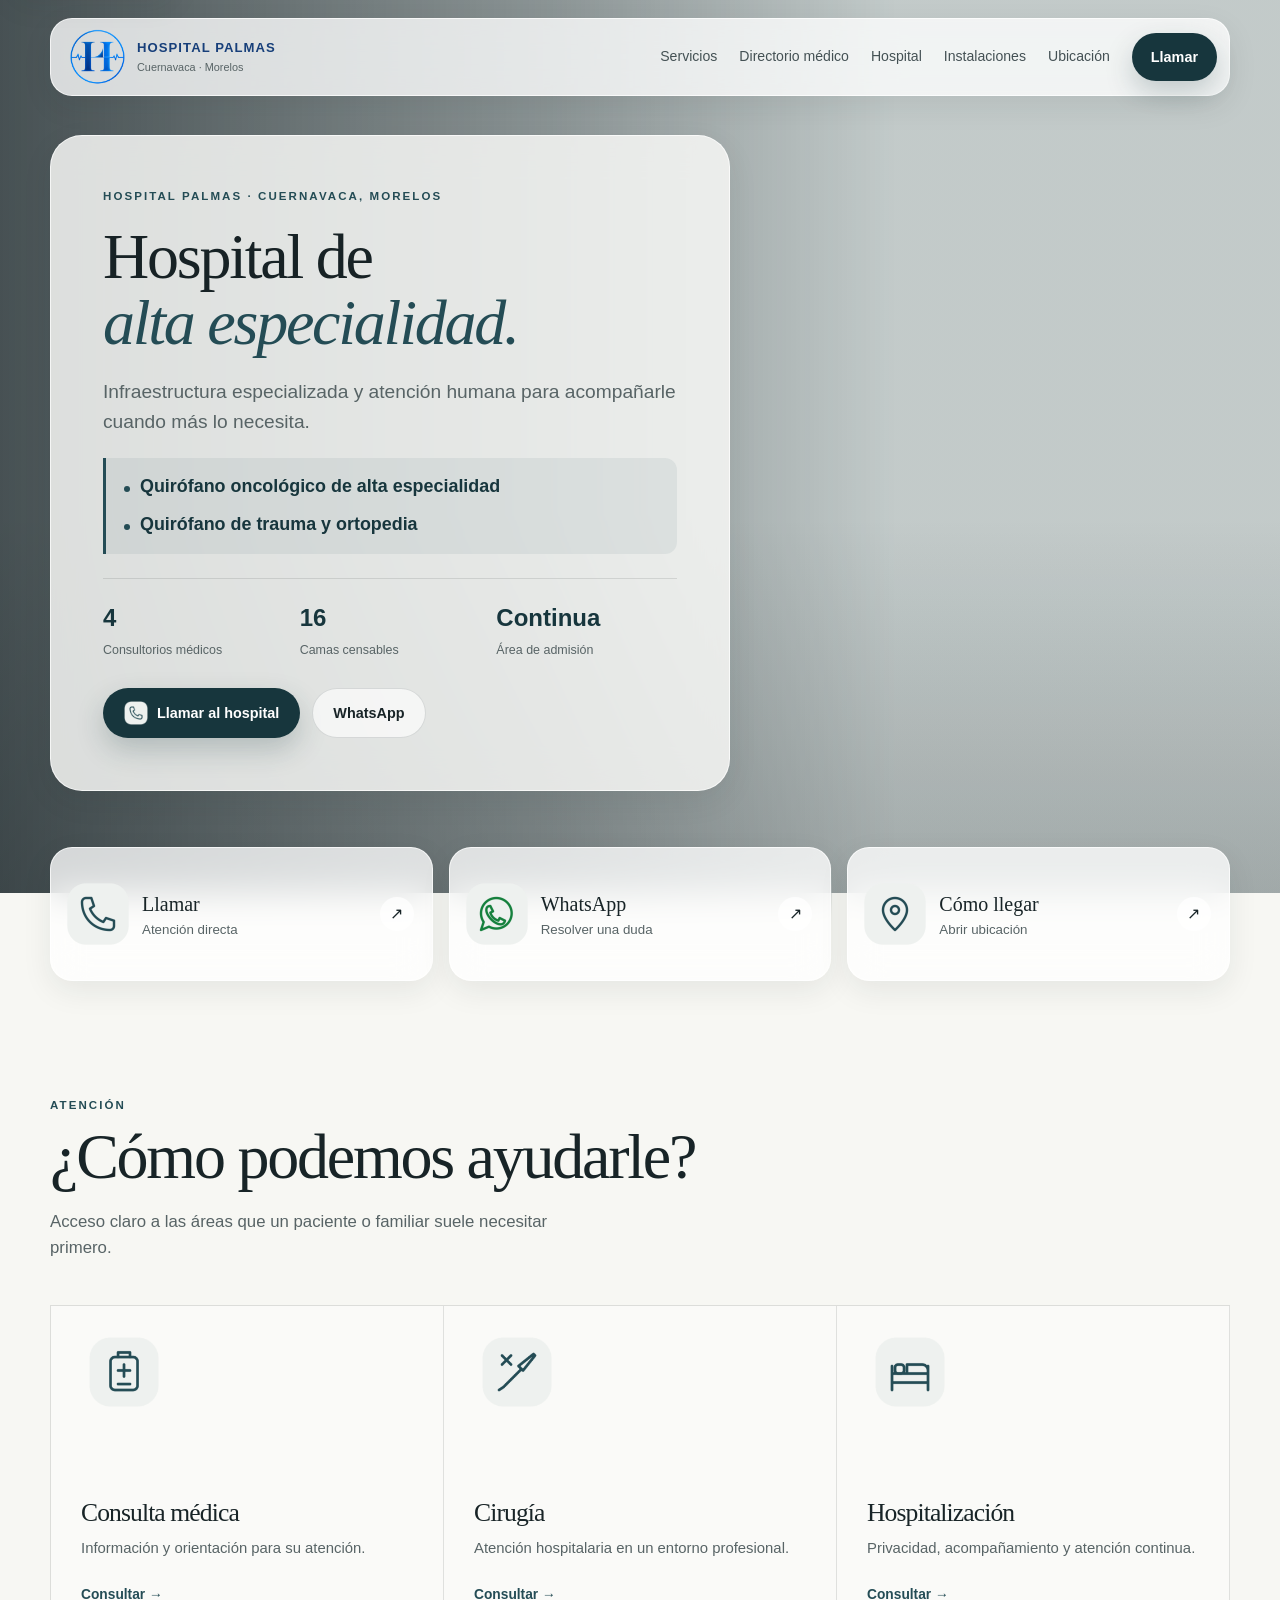
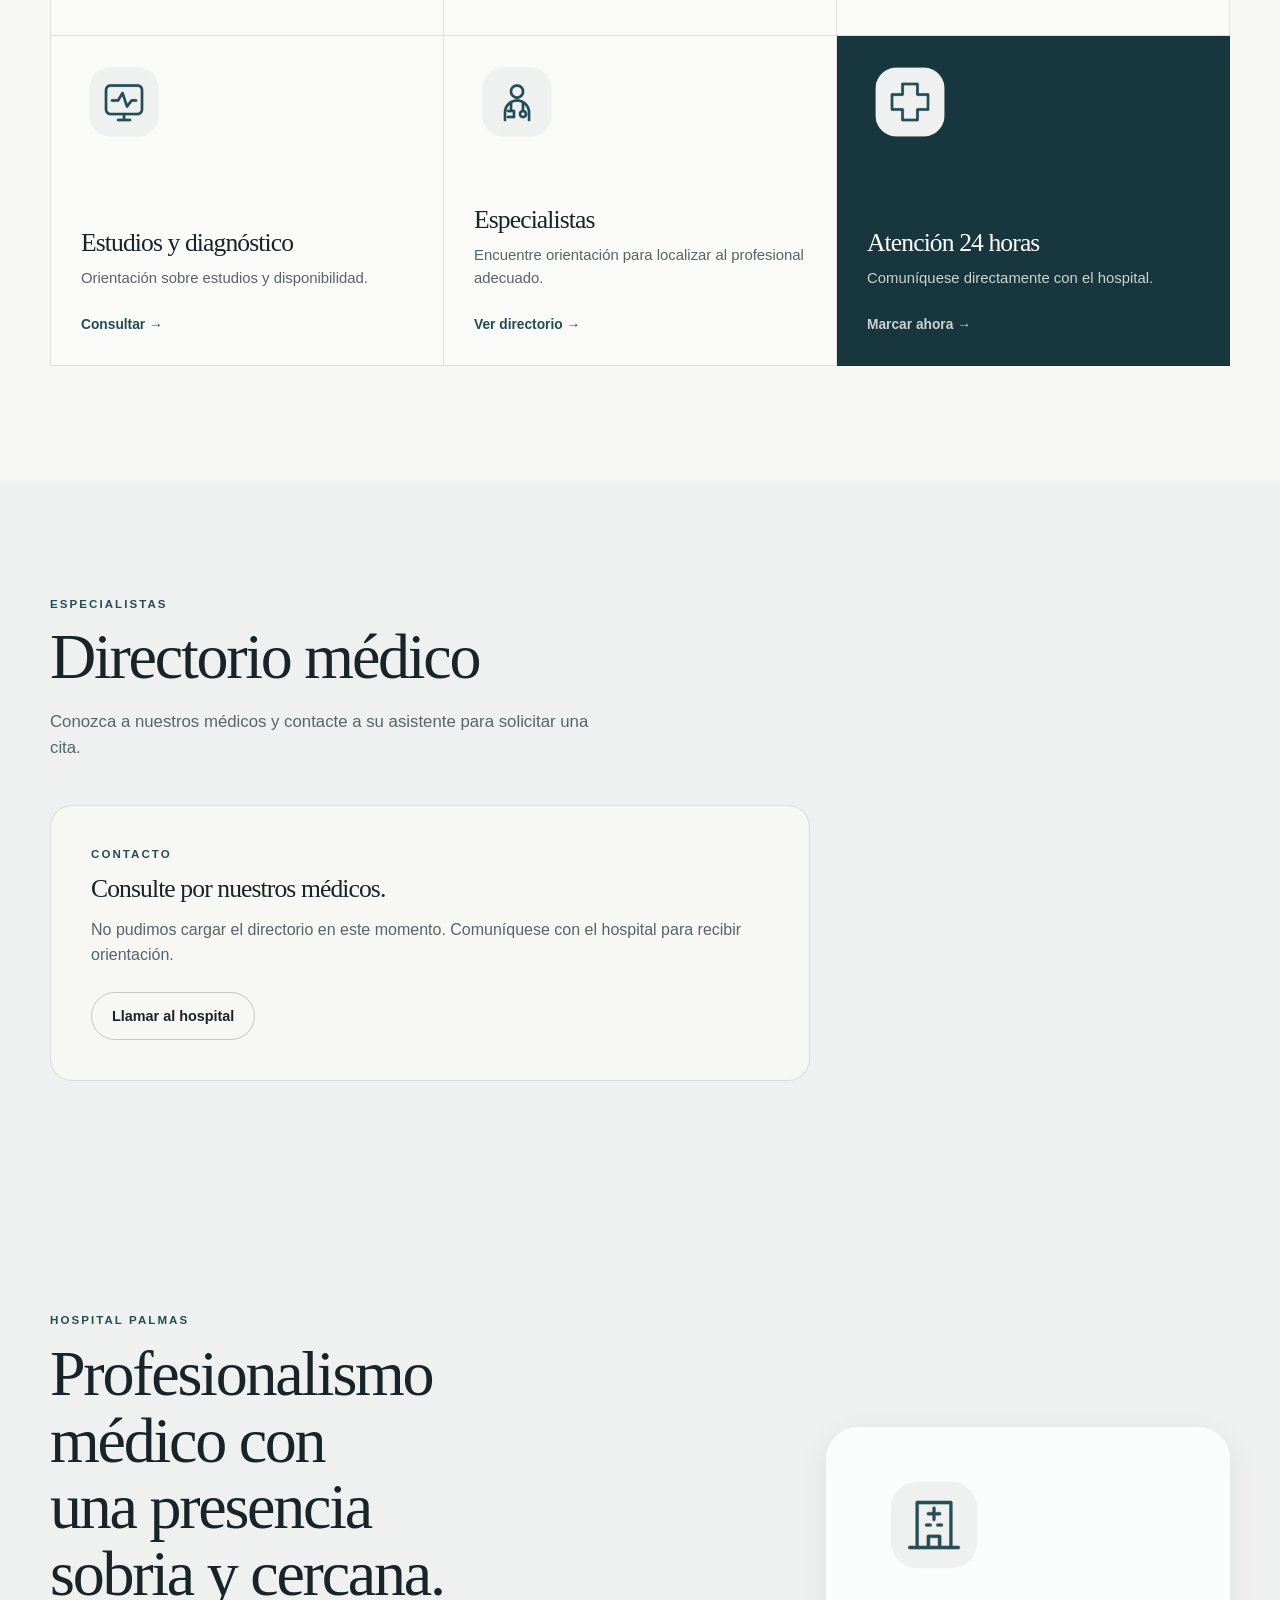
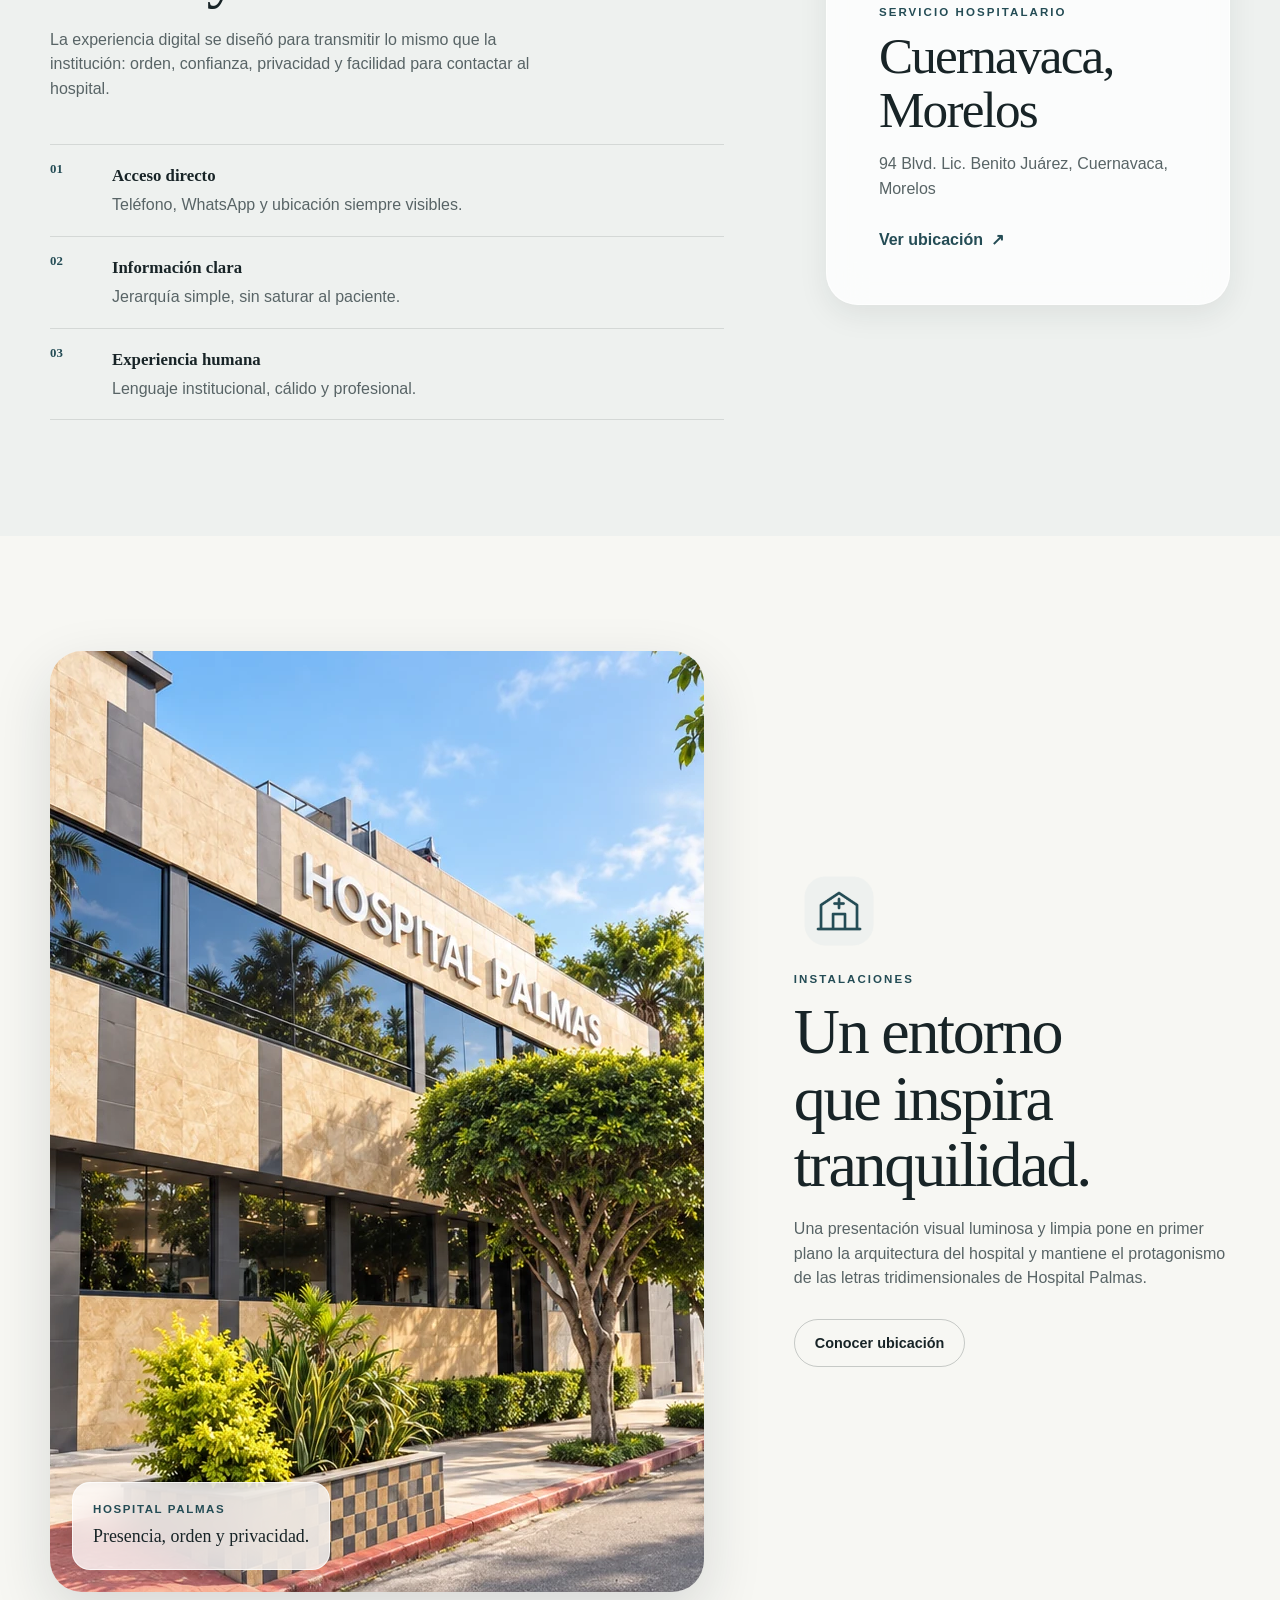
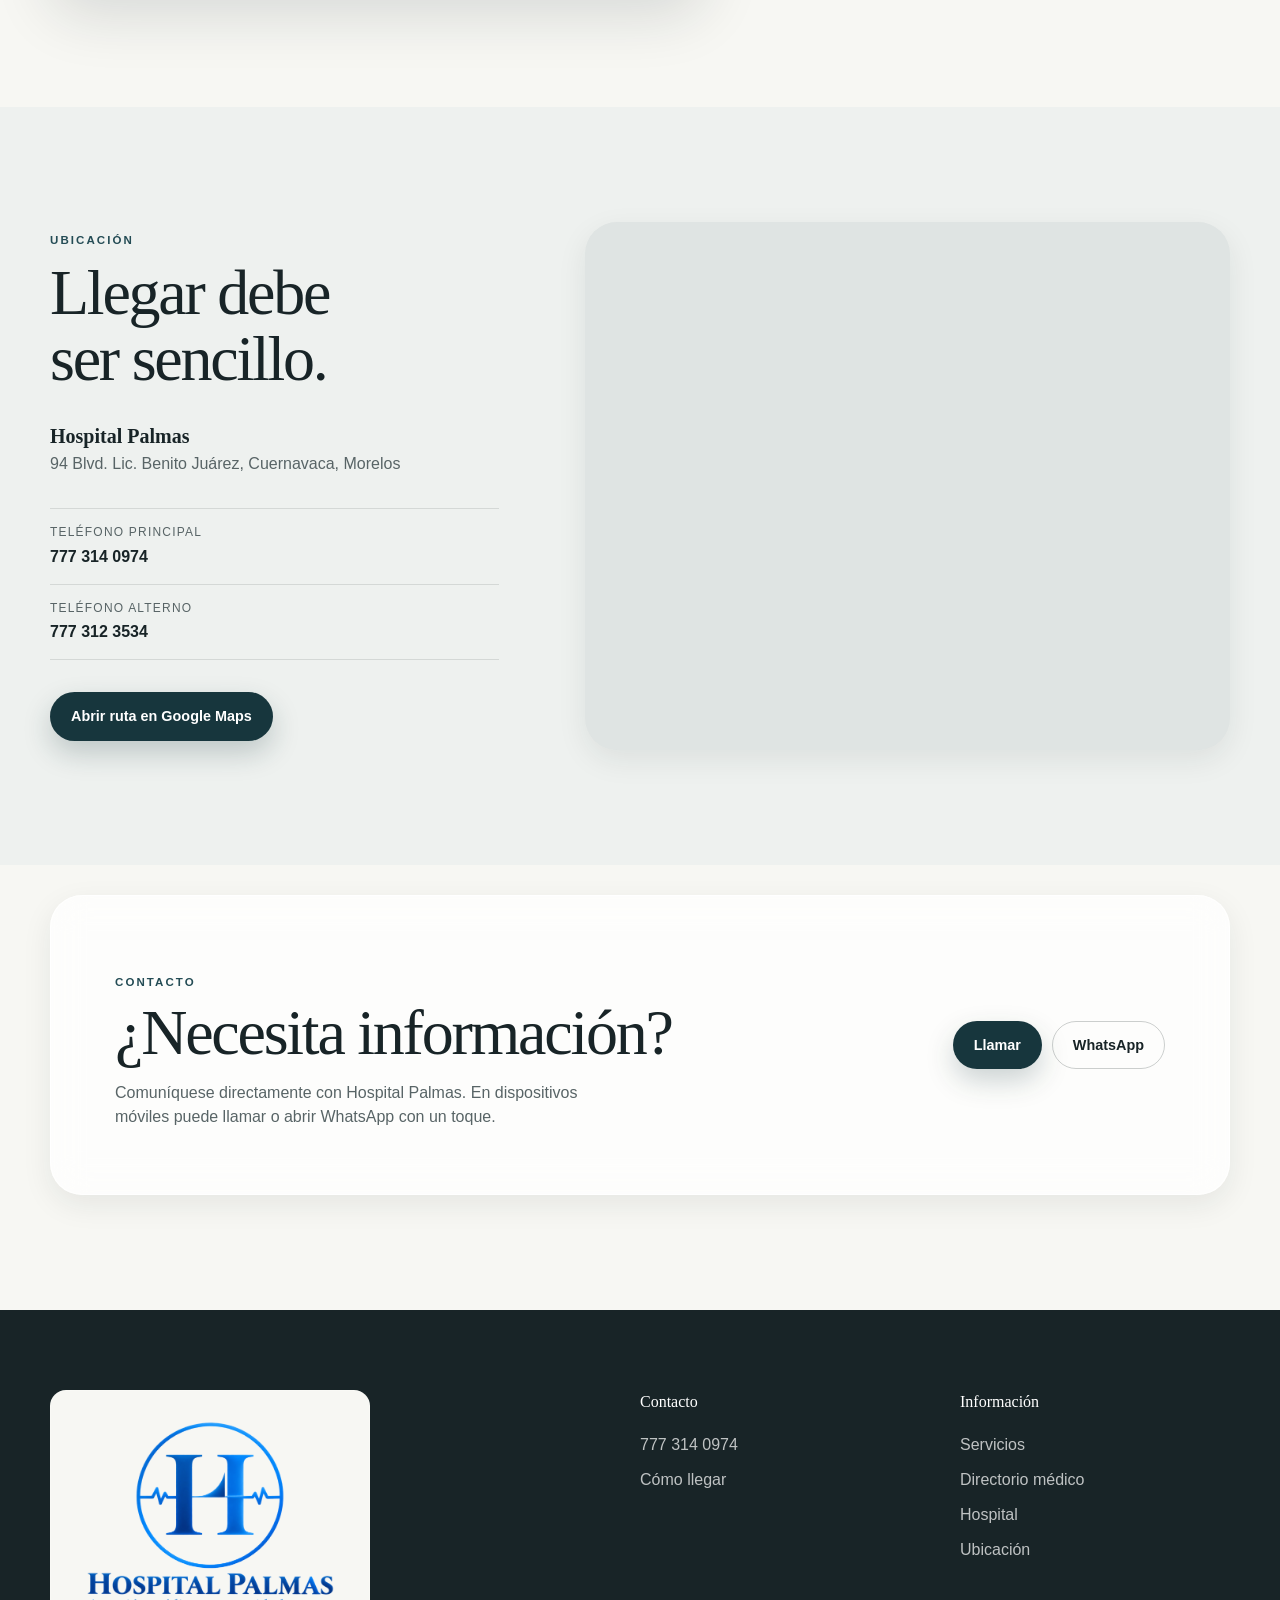
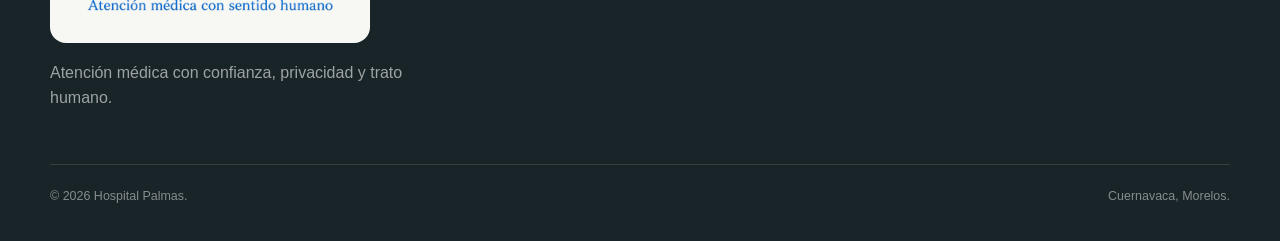
==== index.html @ 93511c7b "Publicar sitio de Hospital Palmas" ====
<!doctype html>
<html lang="es-MX">
<head>
  <meta charset="utf-8">
  <meta name="viewport" content="width=device-width, initial-scale=1, viewport-fit=cover">
  <meta name="theme-color" content="#f7f7f3">
  <meta name="description" content="Hospital Palmas en Cuernavaca, Morelos. Atención hospitalaria con confianza, privacidad y trato humano.">
  <meta name="format-detection" content="telephone=no">
  <meta name="apple-mobile-web-app-capable" content="yes">
  <meta name="apple-mobile-web-app-status-bar-style" content="default">
  <title>Hospital Palmas | Cuernavaca, Morelos</title>

  <link rel="icon" href="./assets/img/favicon.svg" type="image/svg+xml">
  <link rel="manifest" href="./manifest.webmanifest">
  <link rel="preload" href="./assets/img/hero-hospital-palmas.webp" as="image" type="image/webp" fetchpriority="high">
  <link rel="stylesheet" href="./assets/css/main.css">

  <script type="application/ld+json">
  {
    "@context": "https://schema.org",
    "@type": "Hospital",
    "name": "Hospital Palmas",
    "address": {
      "@type": "PostalAddress",
      "streetAddress": "94 Blvd. Lic. Benito Juárez",
      "addressLocality": "Cuernavaca",
      "addressRegion": "Morelos",
      "addressCountry": "MX"
    },
    "telephone": "+52 777 314 0974"
  }
  </script>
</head>
<body>
  <a class="skip-link" href="#contenido">Saltar al contenido</a>

  <header class="site-header" data-header>
    <div class="shell header-inner glass">
      <a class="brand" href="#inicio" aria-label="Hospital Palmas, inicio">
        <span class="brand-emblem" aria-hidden="true"><img src="./assets/img/hospital-palmas-logo.png" alt="" width="1448" height="1086"></span>
        <span class="brand-copy">
          <strong>HOSPITAL PALMAS</strong>
          <small>Cuernavaca · Morelos</small>
        </span>
      </a>

      <button class="nav-toggle" type="button" aria-expanded="false" aria-controls="main-nav" data-nav-toggle>
        <span class="sr-only">Abrir menú</span>
        <span class="nav-toggle-line"></span><span class="nav-toggle-line"></span>
      </button>

      <nav class="main-nav" id="main-nav" aria-label="Navegación principal" data-nav>
        <a href="#servicios">Servicios</a>
        <a href="#directorio">Directorio médico</a>
        <a href="#hospital">Hospital</a>
        <a href="#instalaciones">Instalaciones</a>
        <a href="#ubicacion">Ubicación</a>
        <a class="button button--small button--dark" href="tel:+527773140974" data-phone-link>Llamar</a>
      </nav>
    </div>
  </header>

  <main id="contenido">
    <section class="hero" id="inicio" aria-labelledby="hero-title">
      <picture class="hero-media" aria-hidden="true">
        <source media="(max-width: 720px)" srcset="./assets/img/hero-hospital-palmas-mobile.webp" type="image/webp">
        <source srcset="./assets/img/hero-hospital-palmas.webp" type="image/webp">
        <img src="./assets/img/hero-hospital-palmas.webp" alt="" width="1672" height="941" fetchpriority="high" decoding="async">
      </picture>
      <div class="hero-scrim"></div>

      <div class="shell hero-content">
        <div class="hero-card glass glass--hero" data-reveal>
          <p class="eyebrow">Hospital Palmas · Cuernavaca, Morelos</p>
          <h1 id="hero-title">Hospital de <em>alta especialidad.</em></h1>
          <p class="hero-lead">Infraestructura especializada y atención humana para acompañarle cuando más lo necesita.</p>
          <ul class="hero-specialties" aria-label="Áreas quirúrgicas">
            <li>Quirófano oncológico de alta especialidad</li>
            <li>Quirófano de trauma y ortopedia</li>
          </ul>
          <dl class="hero-capacity" aria-label="Infraestructura hospitalaria">
            <div><dt>Consultorios médicos</dt><dd>4</dd></div>
            <div><dt>Camas censables</dt><dd>16</dd></div>
            <div><dt>Área de admisión</dt><dd>Continua</dd></div>
          </dl>
          <div class="hero-actions" role="group" aria-label="Acciones principales">
            <a class="button button--primary" href="tel:+527773140974" data-phone-link>
              <img class="button-icon" src="./assets/img/icons/phone.webp" alt="" width="24" height="24">
              Llamar al hospital
            </a>
            <a class="button button--glass" href="https://wa.me/527773140974?text=Hola%2C%20quisiera%20solicitar%20informaci%C3%B3n%20en%20Hospital%20Palmas." target="_blank" rel="noopener" data-whatsapp-link>
              WhatsApp
            </a>
          </div>
        </div>
      </div>
    </section>

    <section class="quick-actions section--lifted" aria-label="Acciones rápidas">
      <div class="shell quick-grid">
        <a class="quick-card glass" href="tel:+527773140974" data-phone-link data-reveal>
          <img src="./assets/img/icons/phone.webp" alt="" width="48" height="48">
          <span><strong>Llamar</strong><small>Atención directa</small></span>
          <span class="arrow" aria-hidden="true">↗</span>
        </a>
        <a class="quick-card glass" href="https://wa.me/527773140974?text=Hola%2C%20quisiera%20solicitar%20informaci%C3%B3n%20en%20Hospital%20Palmas." target="_blank" rel="noopener" data-whatsapp-link data-reveal>
          <img src="./assets/img/icons/whatsapp.webp" alt="" width="48" height="48">
          <span><strong>WhatsApp</strong><small>Resolver una duda</small></span>
          <span class="arrow" aria-hidden="true">↗</span>
        </a>
        <a class="quick-card glass" href="https://share.google/wZBZdM2OzebrpD4pE" target="_blank" rel="noopener" data-map-link data-reveal>
          <img src="./assets/img/icons/location.webp" alt="" width="48" height="48">
          <span><strong>Cómo llegar</strong><small>Abrir ubicación</small></span>
          <span class="arrow" aria-hidden="true">↗</span>
        </a>
      </div>
    </section>

    <section class="section" id="servicios" aria-labelledby="services-title">
      <div class="shell">
        <div class="section-heading" data-reveal>
          <p class="eyebrow">Atención</p>
          <h2 id="services-title">¿Cómo podemos ayudarle?</h2>
          <p>Acceso claro a las áreas que un paciente o familiar suele necesitar primero.</p>
        </div>

        <div class="service-grid">
          <article class="service-card" data-reveal>
            <img src="./assets/img/icons/consult.webp" alt="" loading="lazy" width="48" height="48">
            <div><h3>Consulta médica</h3><p>Información y orientación para su atención.</p></div>
            <a href="#contacto" aria-label="Consultar sobre consulta médica">Consultar <span aria-hidden="true">→</span></a>
          </article>
          <article class="service-card" data-reveal>
            <img src="./assets/img/icons/surgery.webp" alt="" loading="lazy" width="48" height="48">
            <div><h3>Cirugía</h3><p>Atención hospitalaria en un entorno profesional.</p></div>
            <a href="#contacto" aria-label="Consultar sobre cirugía">Consultar <span aria-hidden="true">→</span></a>
          </article>
          <article class="service-card" data-reveal>
            <img src="./assets/img/icons/hospitalization.webp" alt="" loading="lazy" width="48" height="48">
            <div><h3>Hospitalización</h3><p>Privacidad, acompañamiento y atención continua.</p></div>
            <a href="#contacto" aria-label="Consultar sobre hospitalización">Consultar <span aria-hidden="true">→</span></a>
          </article>
          <article class="service-card" data-reveal>
            <img src="./assets/img/icons/diagnosis.webp" alt="" loading="lazy" width="48" height="48">
            <div><h3>Estudios y diagnóstico</h3><p>Orientación sobre estudios y disponibilidad.</p></div>
            <a href="#contacto" aria-label="Consultar sobre estudios y diagnóstico">Consultar <span aria-hidden="true">→</span></a>
          </article>
          <article class="service-card" data-reveal>
            <img src="./assets/img/icons/specialists.webp" alt="" loading="lazy" width="48" height="48">
            <div><h3>Especialistas</h3><p>Encuentre orientación para localizar al profesional adecuado.</p></div>
            <a href="#directorio">Ver directorio <span aria-hidden="true">→</span></a>
          </article>
          <article class="service-card service-card--accent" data-reveal>
            <img src="./assets/img/icons/emergency.webp" alt="" loading="lazy" width="48" height="48">
            <div><h3>Atención 24 horas</h3><p>Comuníquese directamente con el hospital.</p></div>
            <a href="tel:+527773140974" data-phone-link>Marcar ahora <span aria-hidden="true">→</span></a>
          </article>
        </div>
      </div>
    </section>

    <section class="section directory-section" id="directorio" aria-labelledby="directory-title">
      <div class="shell">
        <div class="section-heading">
          <p class="eyebrow">Especialistas</p>
          <h2 id="directory-title">Directorio médico</h2>
          <p>Conozca a nuestros médicos y contacte a su asistente para solicitar una cita.</p>
        </div>
        <div class="directory-grid" data-doctor-list></div>
        <div class="directory-empty" data-directory-status role="status">
          <p class="eyebrow">Próximamente</p>
          <h3>Estamos preparando nuestro directorio.</h3>
          <p data-directory-message>Pronto podrá consultar los perfiles de nuestros médicos. Mientras tanto, comuníquese con el hospital para recibir orientación.</p>
          <a class="button button--outline" href="tel:+527773140974" data-phone-link>Llamar al hospital</a>
        </div>
      </div>
    </section>

    <section class="section section--soft" id="hospital" aria-labelledby="hospital-title">
      <div class="shell split-layout">
        <div class="split-copy" data-reveal>
          <p class="eyebrow">Hospital Palmas</p>
          <h2 id="hospital-title">Profesionalismo médico con una presencia sobria y cercana.</h2>
          <p>La experiencia digital se diseñó para transmitir lo mismo que la institución: orden, confianza, privacidad y facilidad para contactar al hospital.</p>
          <div class="trust-list" role="list">
            <div role="listitem"><span>01</span><p><strong>Acceso directo</strong>Teléfono, WhatsApp y ubicación siempre visibles.</p></div>
            <div role="listitem"><span>02</span><p><strong>Información clara</strong>Jerarquía simple, sin saturar al paciente.</p></div>
            <div role="listitem"><span>03</span><p><strong>Experiencia humana</strong>Lenguaje institucional, cálido y profesional.</p></div>
          </div>
        </div>
        <div class="feature-panel glass" data-reveal>
          <img src="./assets/img/icons/hospital.webp" alt="" loading="lazy" width="48" height="48">
          <p class="eyebrow">Servicio hospitalario</p>
          <h3>Cuernavaca, Morelos</h3>
          <p data-address>94 Blvd. Lic. Benito Juárez, Cuernavaca, Morelos.</p>
          <a class="text-link" href="https://share.google/wZBZdM2OzebrpD4pE" target="_blank" rel="noopener" data-map-link>Ver ubicación <span aria-hidden="true">↗</span></a>
        </div>
      </div>
    </section>

    <section class="section" id="instalaciones" aria-labelledby="facilities-title">
      <div class="shell facilities-layout">
        <div class="facilities-visual" data-reveal>
          <img src="./assets/img/hero-hospital-palmas.webp" alt="Fachada de Hospital Palmas en Cuernavaca" loading="lazy" width="1672" height="941">
          <div class="floating-note glass"><span>Hospital Palmas</span><strong>Presencia, orden y privacidad.</strong></div>
        </div>
        <div class="facilities-copy" data-reveal>
          <img class="section-icon" src="./assets/img/icons/facilities.webp" alt="" loading="lazy" width="48" height="48">
          <p class="eyebrow">Instalaciones</p>
          <h2 id="facilities-title">Un entorno que inspira tranquilidad.</h2>
          <p>Una presentación visual luminosa y limpia pone en primer plano la arquitectura del hospital y mantiene el protagonismo de las letras tridimensionales de Hospital Palmas.</p>
          <a class="button button--outline" href="#ubicacion">Conocer ubicación</a>
        </div>
      </div>
    </section>

    <section class="section section--soft" id="ubicacion" aria-labelledby="location-title">
      <div class="shell location-layout">
        <div class="location-copy" data-reveal>
          <p class="eyebrow">Ubicación</p>
          <h2 id="location-title">Llegar debe ser sencillo.</h2>
          <address>
            <strong>Hospital Palmas</strong><br>
            <span data-address>94 Blvd. Lic. Benito Juárez<br>Cuernavaca, Morelos</span>
          </address>
          <div class="contact-stack">
            <a href="tel:+527773140974" data-phone-link><span>Teléfono principal</span><strong data-phone-display>777 314 0974</strong></a>
            <a href="tel:+527773123534" data-secondary-phone-link><span>Teléfono alterno</span><strong data-secondary-phone-display>777 312 3534</strong></a>
          </div>
          <a class="button button--primary" href="https://share.google/wZBZdM2OzebrpD4pE" target="_blank" rel="noopener" data-map-link>Abrir ruta en Google Maps</a>
        </div>
        <div class="map-frame" data-reveal>
          <iframe title="Mapa de Hospital Palmas en Cuernavaca" src="https://www.google.com/maps?q=94%20Blvd.%20Lic.%20Benito%20Ju%C3%A1rez%2C%20Cuernavaca%2C%20Morelos&output=embed" loading="lazy" referrerpolicy="no-referrer-when-downgrade" allowfullscreen></iframe>
        </div>
      </div>
    </section>

    <section class="section contact-section" id="contacto" aria-labelledby="contact-title">
      <div class="shell contact-card glass" data-reveal>
        <div>
          <p class="eyebrow">Contacto</p>
          <h2 id="contact-title">¿Necesita información?</h2>
          <p>Comuníquese directamente con Hospital Palmas. En dispositivos móviles puede llamar o abrir WhatsApp con un toque.</p>
        </div>
        <div class="contact-actions">
          <a class="button button--primary" href="tel:+527773140974" data-phone-link>Llamar</a>
          <a class="button button--outline" href="https://wa.me/527773140974?text=Hola%2C%20quisiera%20solicitar%20informaci%C3%B3n%20en%20Hospital%20Palmas." target="_blank" rel="noopener" data-whatsapp-link>WhatsApp</a>
        </div>
      </div>
    </section>
  </main>

  <footer class="site-footer">
    <div class="shell footer-grid">
      <div>
        <a class="brand brand--footer" href="#inicio" aria-label="Hospital Palmas, inicio"><img class="brand-logo" src="./assets/img/hospital-palmas-logo.png" alt="Hospital Palmas — Atención médica con sentido humano" width="1448" height="1086" loading="lazy"></a>
        <p>Atención médica con confianza, privacidad y trato humano.</p>
      </div>
      <div><strong>Contacto</strong><a href="tel:+527773140974" data-phone-link data-phone-display>777 314 0974</a><a href="https://share.google/wZBZdM2OzebrpD4pE" target="_blank" rel="noopener" data-map-link>Cómo llegar</a></div>
      <div><strong>Información</strong><a href="#servicios">Servicios</a><a href="#directorio">Directorio médico</a><a href="#hospital">Hospital</a><a href="#ubicacion">Ubicación</a></div>
    </div>
    <div class="shell footer-bottom"><span>© <span data-year></span> Hospital Palmas.</span><span>Cuernavaca, Morelos.</span></div>
  </footer>

  <nav class="mobile-dock glass" aria-label="Acciones rápidas móviles">
    <a href="tel:+527773140974" data-phone-link><img src="./assets/img/icons/phone.webp" alt="" width="24" height="24"><small>Llamar</small></a>
    <a href="https://wa.me/527773140974?text=Hola%2C%20quisiera%20solicitar%20informaci%C3%B3n%20en%20Hospital%20Palmas." target="_blank" rel="noopener" data-whatsapp-link><img src="./assets/img/icons/whatsapp.webp" alt="" width="24" height="24"><small>WhatsApp</small></a>
    <a href="https://share.google/wZBZdM2OzebrpD4pE" target="_blank" rel="noopener" data-map-link><img src="./assets/img/icons/location.webp" alt="" width="24" height="24"><small>Cómo llegar</small></a>
  </nav>

  <script type="module" src="./assets/js/app.js"></script>
</body>
</html>
---- assets/css/main.css ----
@import url('./modules/tokens.css');
@import url('./modules/reset.css');
@import url('./modules/base.css');
@import url('./modules/header.css');
@import url('./modules/hero.css');
@import url('./modules/components.css');
@import url('./modules/sections.css');
@import url('./modules/directory.css');
@import url('./modules/responsive.css');
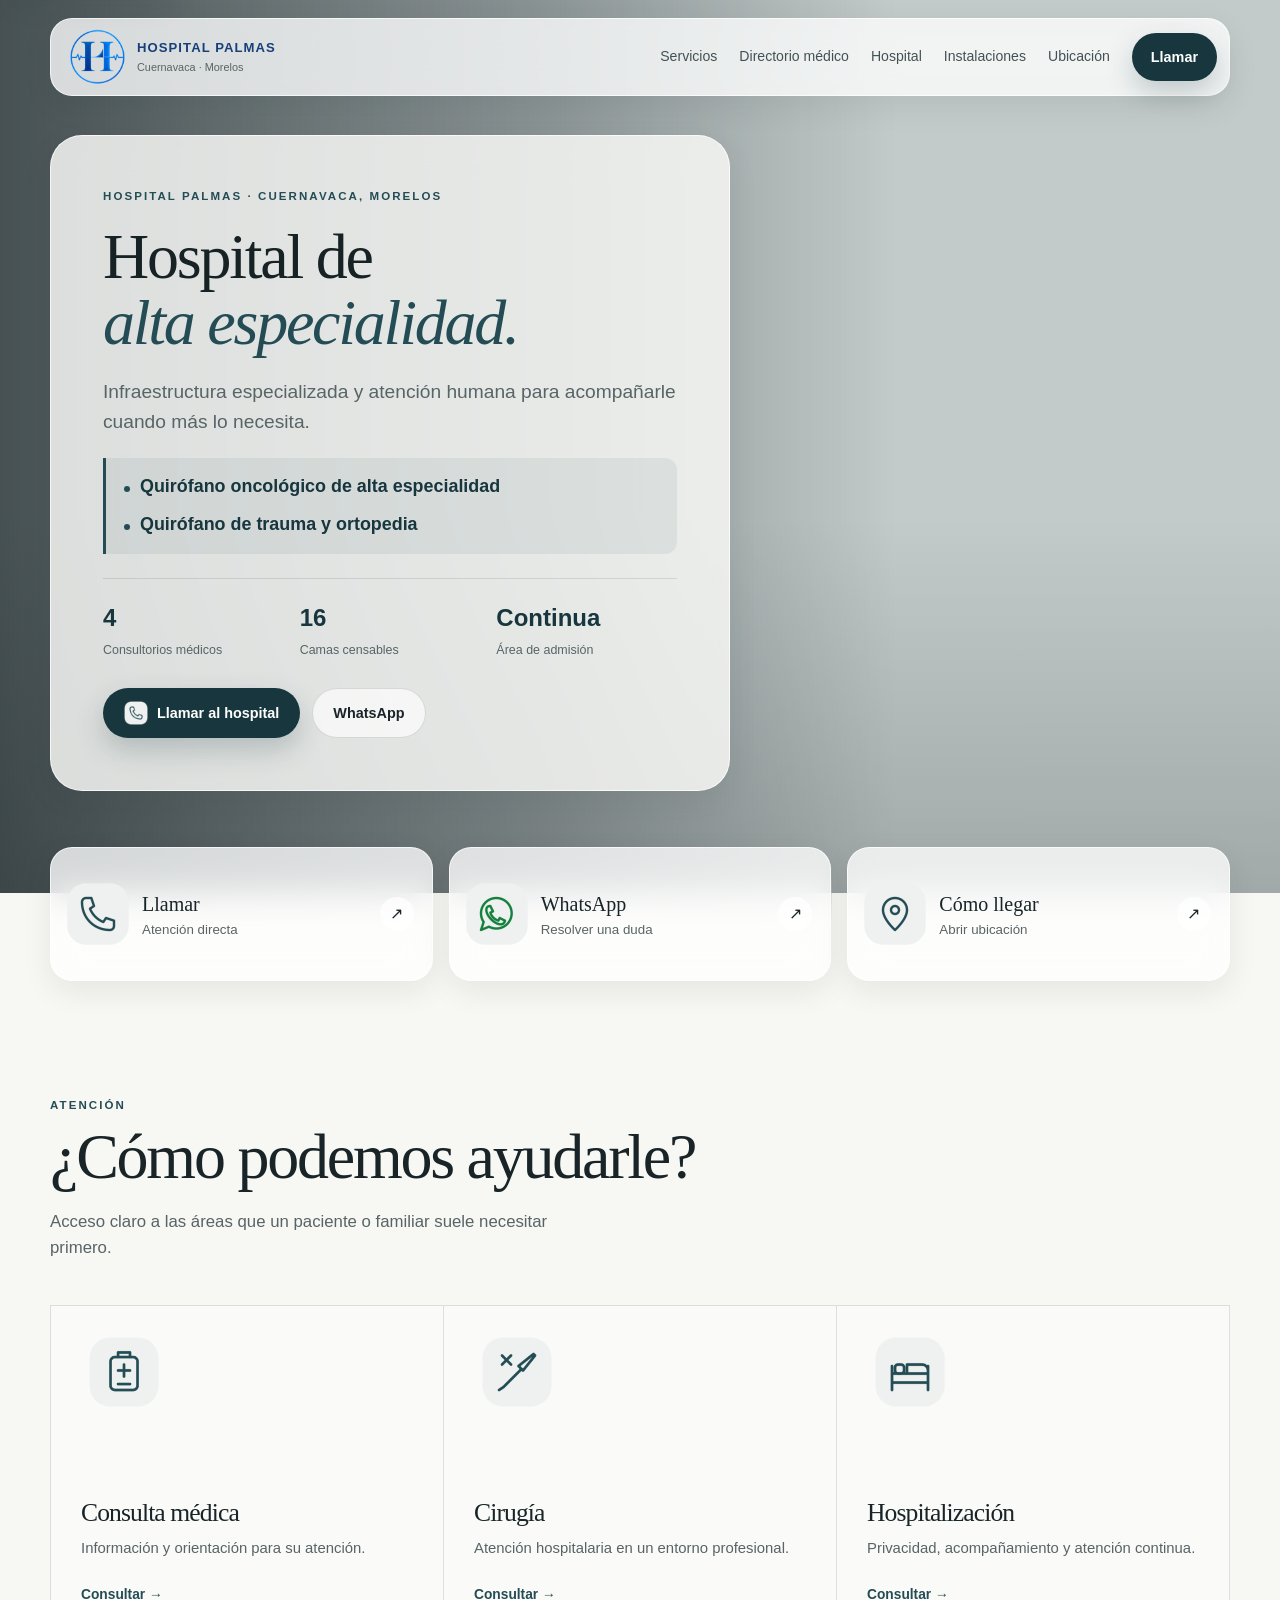
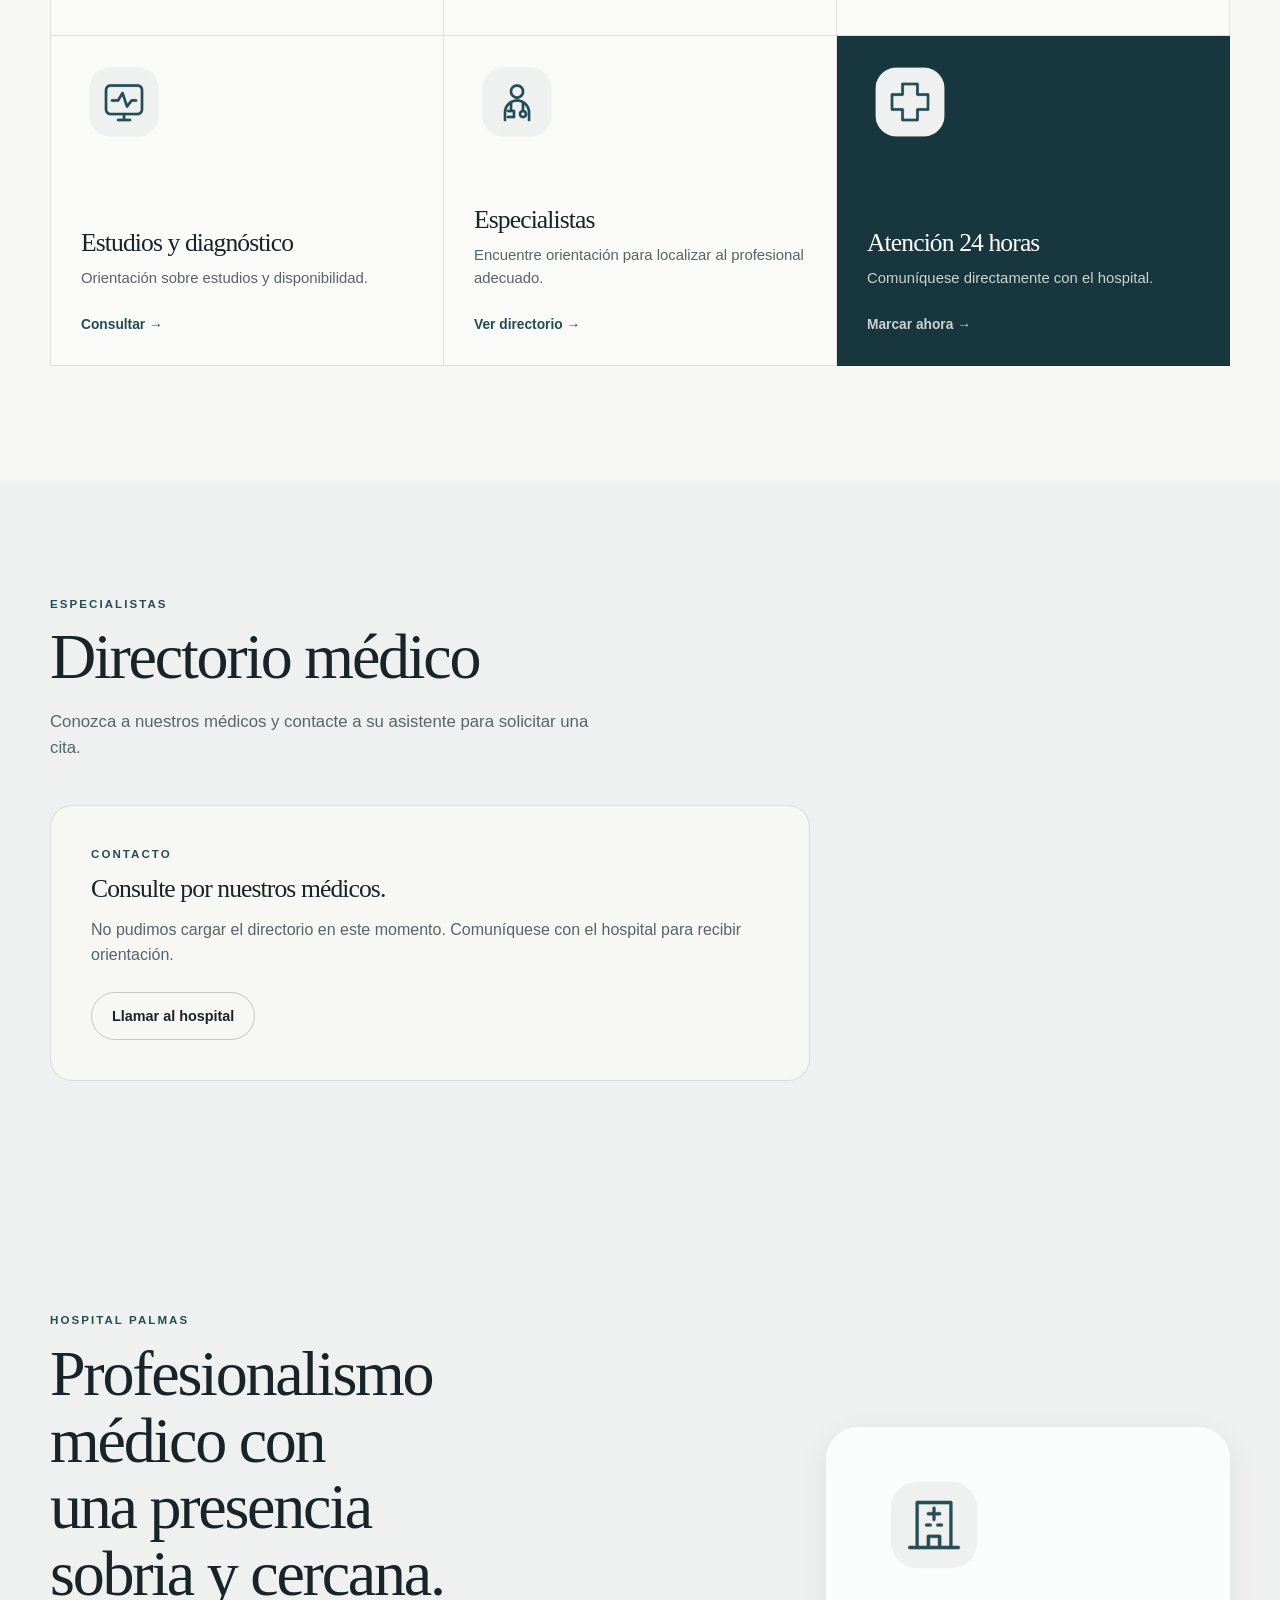
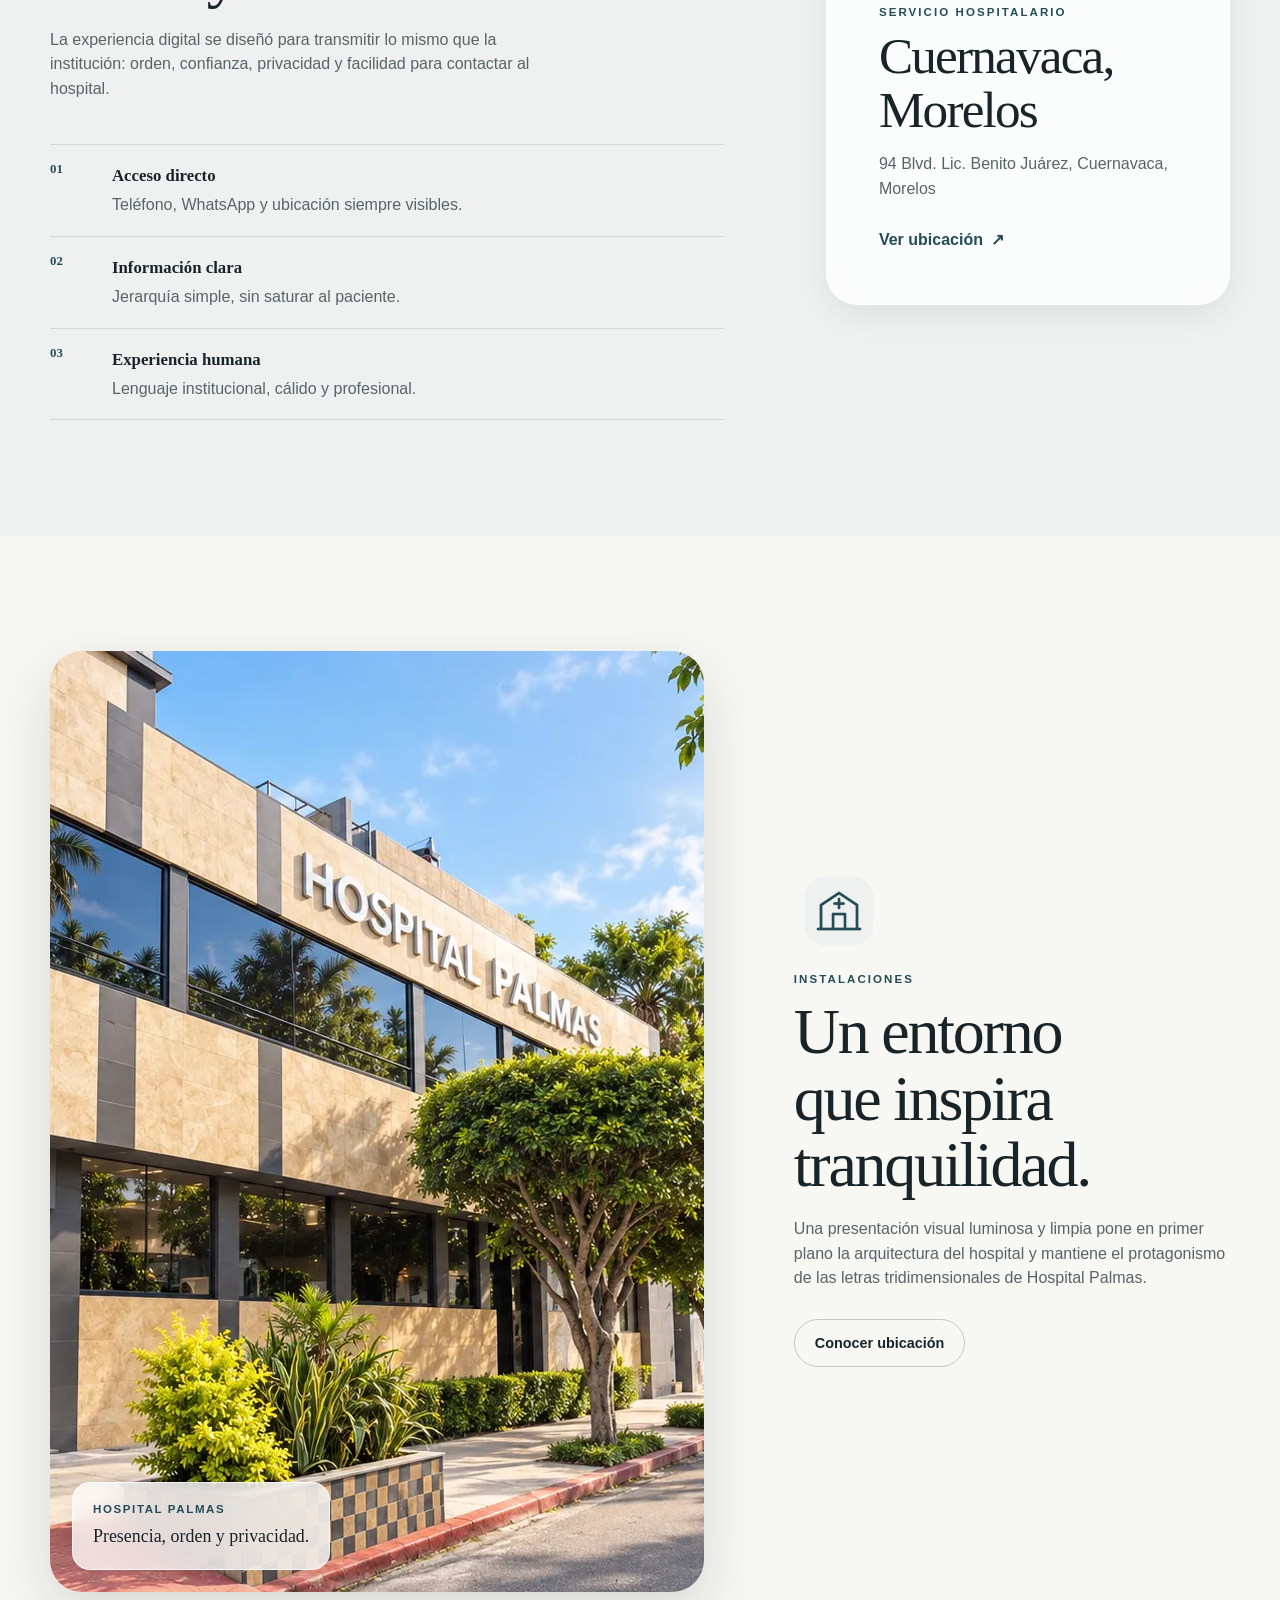
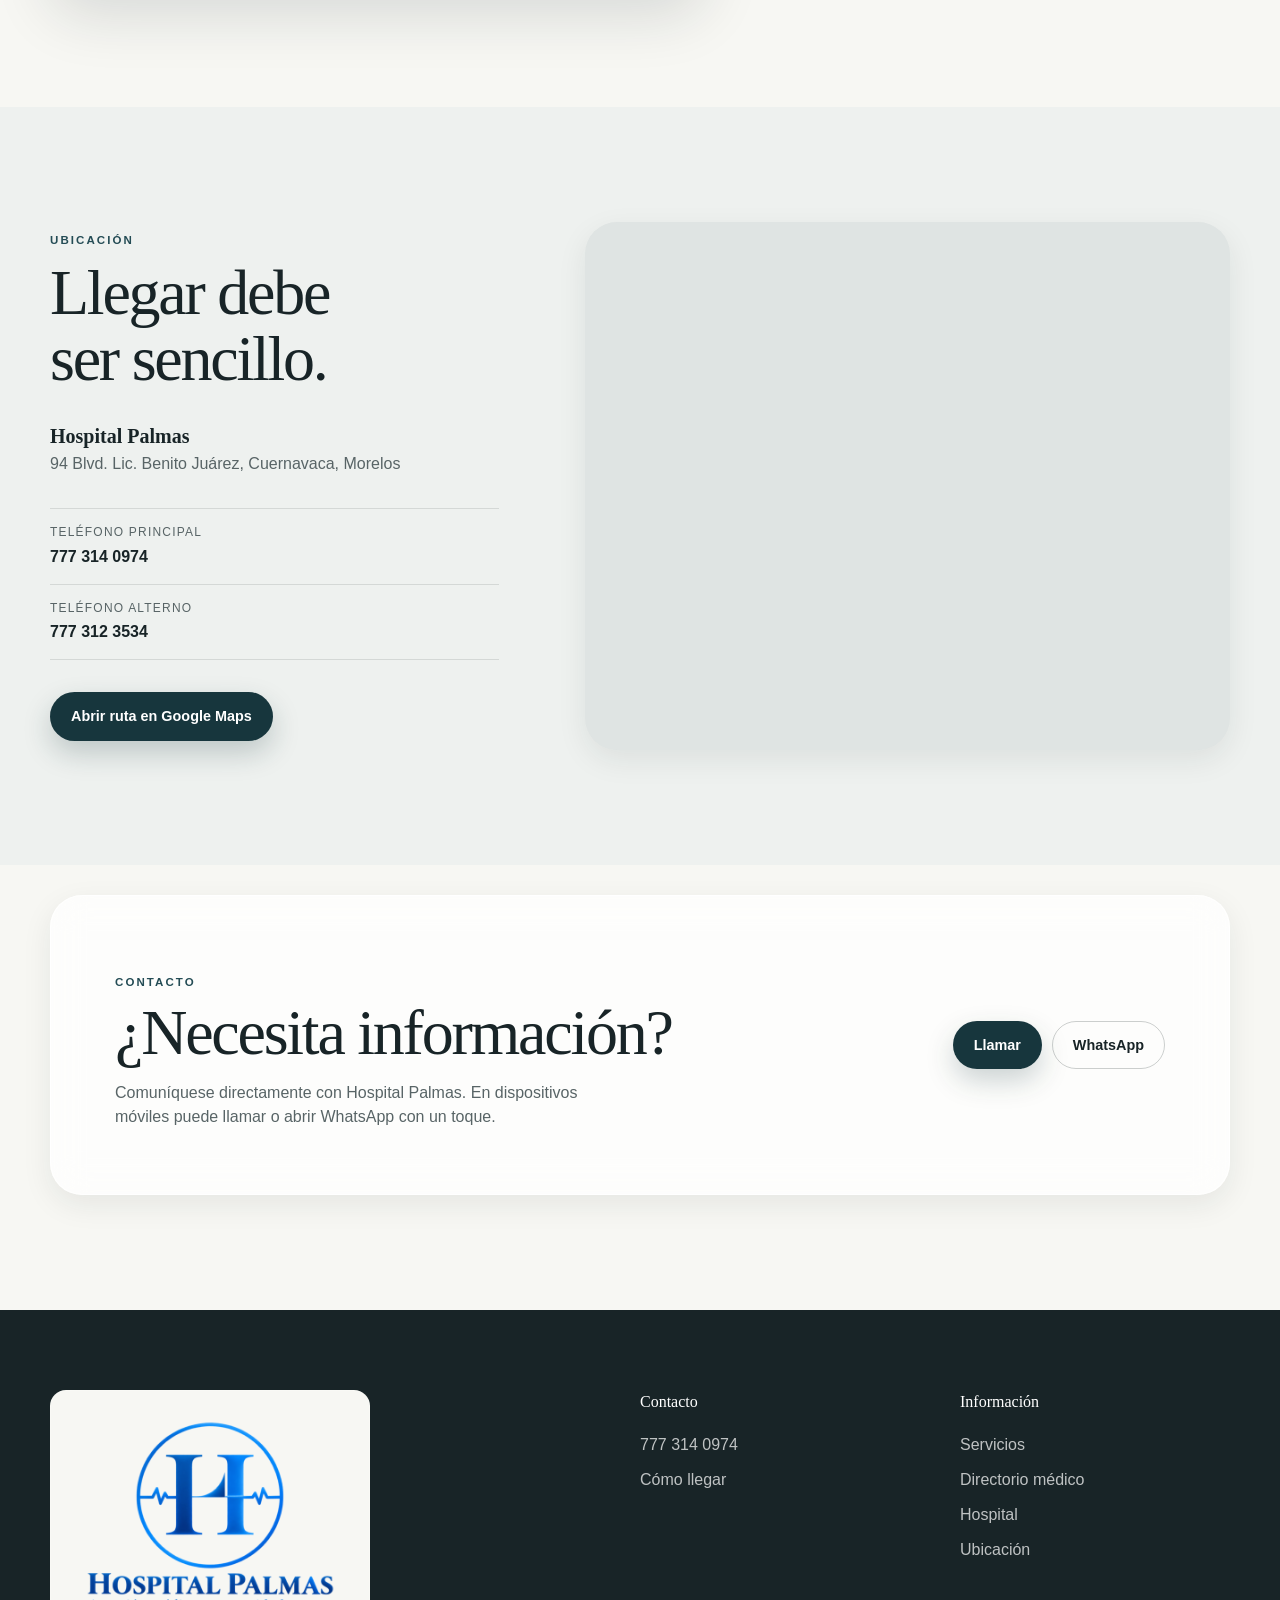
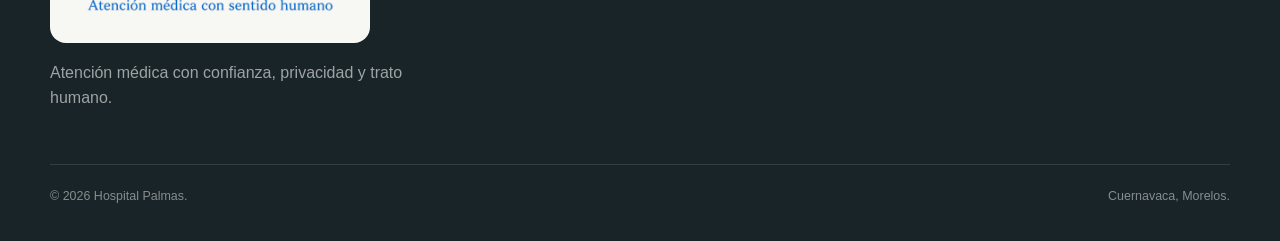
==== commit 24e0ad94: "Optimizar imagenes y carga inicial del sitio" ====
--- a/index.html
+++ b/index.html
@@ -6,14 +6,24 @@
   <meta name="theme-color" content="#f7f7f3">
   <meta name="description" content="Hospital Palmas en Cuernavaca, Morelos. Atención hospitalaria con confianza, privacidad y trato humano.">
   <meta name="format-detection" content="telephone=no">
+  <meta name="mobile-web-app-capable" content="yes">
   <meta name="apple-mobile-web-app-capable" content="yes">
   <meta name="apple-mobile-web-app-status-bar-style" content="default">
   <title>Hospital Palmas | Cuernavaca, Morelos</title>
 
   <link rel="icon" href="./assets/img/favicon.svg" type="image/svg+xml">
   <link rel="manifest" href="./manifest.webmanifest">
-  <link rel="preload" href="./assets/img/hero-hospital-palmas.webp" as="image" type="image/webp" fetchpriority="high">
-  <link rel="stylesheet" href="./assets/css/main.css">
+  <link rel="preload" href="./assets/img/hero-hospital-palmas-fast.webp" media="(min-width: 721px)" as="image" type="image/webp" fetchpriority="high">
+  <link rel="preload" href="./assets/img/hero-hospital-palmas-mobile-fast.webp" media="(max-width: 720px)" as="image" type="image/webp" fetchpriority="high">
+  <link rel="stylesheet" href="./assets/css/modules/tokens.css">
+  <link rel="stylesheet" href="./assets/css/modules/reset.css">
+  <link rel="stylesheet" href="./assets/css/modules/base.css">
+  <link rel="stylesheet" href="./assets/css/modules/header.css">
+  <link rel="stylesheet" href="./assets/css/modules/hero.css">
+  <link rel="stylesheet" href="./assets/css/modules/components.css">
+  <link rel="stylesheet" href="./assets/css/modules/sections.css">
+  <link rel="stylesheet" href="./assets/css/modules/directory.css">
+  <link rel="stylesheet" href="./assets/css/modules/responsive.css">
 
   <script type="application/ld+json">
   {
@@ -37,7 +47,7 @@
   <header class="site-header" data-header>
     <div class="shell header-inner glass">
       <a class="brand" href="#inicio" aria-label="Hospital Palmas, inicio">
-        <span class="brand-emblem" aria-hidden="true"><img src="./assets/img/hospital-palmas-logo.png" alt="" width="1448" height="1086"></span>
+        <span class="brand-emblem" aria-hidden="true"><img src="./assets/img/hospital-palmas-logo.webp" alt="" width="640" height="480"></span>
         <span class="brand-copy">
           <strong>HOSPITAL PALMAS</strong>
           <small>Cuernavaca · Morelos</small>
@@ -63,14 +73,14 @@
   <main id="contenido">
     <section class="hero" id="inicio" aria-labelledby="hero-title">
       <picture class="hero-media" aria-hidden="true">
-        <source media="(max-width: 720px)" srcset="./assets/img/hero-hospital-palmas-mobile.webp" type="image/webp">
-        <source srcset="./assets/img/hero-hospital-palmas.webp" type="image/webp">
-        <img src="./assets/img/hero-hospital-palmas.webp" alt="" width="1672" height="941" fetchpriority="high" decoding="async">
+        <source media="(max-width: 720px)" srcset="./assets/img/hero-hospital-palmas-mobile-fast.webp" type="image/webp">
+        <source srcset="./assets/img/hero-hospital-palmas-fast.webp" type="image/webp">
+        <img src="./assets/img/hero-hospital-palmas-fast.webp" alt="" width="1672" height="941" fetchpriority="high" decoding="async">
       </picture>
       <div class="hero-scrim"></div>
 
       <div class="shell hero-content">
-        <div class="hero-card glass glass--hero" data-reveal>
+        <div class="hero-card glass glass--hero">
           <p class="eyebrow">Hospital Palmas · Cuernavaca, Morelos</p>
           <h1 id="hero-title">Hospital de <em>alta especialidad.</em></h1>
           <p class="hero-lead">Infraestructura especializada y atención humana para acompañarle cuando más lo necesita.</p>
@@ -201,7 +211,7 @@
     <section class="section" id="instalaciones" aria-labelledby="facilities-title">
       <div class="shell facilities-layout">
         <div class="facilities-visual" data-reveal>
-          <img src="./assets/img/hero-hospital-palmas.webp" alt="Fachada de Hospital Palmas en Cuernavaca" loading="lazy" width="1672" height="941">
+          <img src="./assets/img/hero-hospital-palmas-fast.webp" alt="Fachada de Hospital Palmas en Cuernavaca" loading="lazy" width="1672" height="941">
           <div class="floating-note glass"><span>Hospital Palmas</span><strong>Presencia, orden y privacidad.</strong></div>
         </div>
         <div class="facilities-copy" data-reveal>
@@ -230,7 +240,7 @@
           <a class="button button--primary" href="https://share.google/wZBZdM2OzebrpD4pE" target="_blank" rel="noopener" data-map-link>Abrir ruta en Google Maps</a>
         </div>
         <div class="map-frame" data-reveal>
-          <iframe title="Mapa de Hospital Palmas en Cuernavaca" src="https://www.google.com/maps?q=94%20Blvd.%20Lic.%20Benito%20Ju%C3%A1rez%2C%20Cuernavaca%2C%20Morelos&output=embed" loading="lazy" referrerpolicy="no-referrer-when-downgrade" allowfullscreen></iframe>
+          <iframe title="Mapa de Hospital Palmas en Cuernavaca" data-map-src="https://www.google.com/maps?q=94%20Blvd.%20Lic.%20Benito%20Ju%C3%A1rez%2C%20Cuernavaca%2C%20Morelos&output=embed" loading="lazy" referrerpolicy="no-referrer-when-downgrade" allowfullscreen></iframe>
         </div>
       </div>
     </section>
@@ -253,7 +263,7 @@
   <footer class="site-footer">
     <div class="shell footer-grid">
       <div>
-        <a class="brand brand--footer" href="#inicio" aria-label="Hospital Palmas, inicio"><img class="brand-logo" src="./assets/img/hospital-palmas-logo.png" alt="Hospital Palmas — Atención médica con sentido humano" width="1448" height="1086" loading="lazy"></a>
+        <a class="brand brand--footer" href="#inicio" aria-label="Hospital Palmas, inicio"><img class="brand-logo" src="./assets/img/hospital-palmas-logo.webp" alt="Hospital Palmas — Atención médica con sentido humano" width="640" height="480" loading="lazy"></a>
         <p>Atención médica con confianza, privacidad y trato humano.</p>
       </div>
       <div><strong>Contacto</strong><a href="tel:+527773140974" data-phone-link data-phone-display>777 314 0974</a><a href="https://share.google/wZBZdM2OzebrpD4pE" target="_blank" rel="noopener" data-map-link>Cómo llegar</a></div>
--- a/assets/css/modules/tokens.css
+++ b/assets/css/modules/tokens.css
@@ -0,0 +1,22 @@
+:root {
+  --paper: #f7f7f3;
+  --white: #ffffff;
+  --ink: #182427;
+  --ink-soft: #586466;
+  --line: rgba(24, 36, 39, .12);
+  --petrol: #244c55;
+  --petrol-deep: #17363d;
+  --silver: #c7cecf;
+  --sand: #d9c7ae;
+  --alert: #a43e36;
+  --glass: rgba(255, 255, 255, .78);
+  --glass-strong: rgba(255, 255, 255, .9);
+  --shadow-sm: 0 10px 30px rgba(24, 36, 39, .08);
+  --shadow-md: 0 22px 60px rgba(24, 36, 39, .14);
+  --radius-sm: 14px;
+  --radius-md: 22px;
+  --radius-lg: 32px;
+  --shell: 1180px;
+  --header-h: 78px;
+  --ease: cubic-bezier(.2,.8,.2,1);
+}
--- a/assets/css/modules/base.css
+++ b/assets/css/modules/base.css
@@ -0,0 +1,31 @@
+body {
+  background: var(--paper);
+  color: var(--ink);
+  font-family: -apple-system, BlinkMacSystemFont, "SF Pro Text", "Segoe UI", Roboto, Helvetica, Arial, sans-serif;
+  line-height: 1.55;
+  -webkit-font-smoothing: antialiased;
+  text-rendering: optimizeLegibility;
+  overflow-x: hidden;
+}
+body.nav-open { overflow: hidden; }
+.shell { width: min(calc(100% - 40px), var(--shell)); margin-inline: auto; }
+.section { padding: clamp(76px, 9vw, 132px) 0; }
+.section--soft { background: #eef1ef; }
+.eyebrow { color: var(--petrol); text-transform: uppercase; letter-spacing: .18em; font-size: .72rem; font-weight: 800; }
+h1, h2, h3 { font-family: Georgia, "Times New Roman", serif; font-weight: 500; letter-spacing: -.035em; line-height: 1.04; text-wrap: balance; }
+h1 { font-size: clamp(2.8rem, 7vw, 6.5rem); }
+h2 { font-size: clamp(2.2rem, 5vw, 4.5rem); }
+h3 { font-size: clamp(1.35rem, 2vw, 1.85rem); }
+p { color: var(--ink-soft); }
+address { font-style: normal; }
+.glass { background: var(--glass); border: 1px solid rgba(255,255,255,.72); box-shadow: var(--shadow-sm); backdrop-filter: blur(18px) saturate(135%); -webkit-backdrop-filter: blur(18px) saturate(135%); }
+.sr-only { position: absolute; width: 1px; height: 1px; padding: 0; margin: -1px; overflow: hidden; clip: rect(0,0,0,0); white-space: nowrap; border: 0; }
+.skip-link { position: fixed; z-index: 9999; left: 12px; top: 12px; transform: translateY(-140%); padding: 10px 14px; background: var(--white); border-radius: 10px; box-shadow: var(--shadow-sm); }
+.skip-link:focus { transform: translateY(0); }
+[data-reveal] { opacity: 0; transform: translateY(20px); transition: opacity .7s var(--ease), transform .7s var(--ease); }
+[data-reveal].is-visible { opacity: 1; transform: none; }
+:focus-visible { outline: 3px solid rgba(36, 76, 85, .35); outline-offset: 3px; }
+::selection { background: rgba(36, 76, 85, .16); }
+
+section[id] { scroll-margin-top: 120px; }
+@media (max-width: 720px) { section[id] { scroll-margin-top: 100px; } }
--- a/assets/css/modules/header.css
+++ b/assets/css/modules/header.css
@@ -0,0 +1,19 @@
+.site-header { position: fixed; z-index: 100; inset: 18px 0 auto; transition: transform .35s var(--ease); }
+.header-inner { min-height: var(--header-h); border-radius: 22px; display: flex; align-items: center; justify-content: space-between; padding: 10px 12px 10px 18px; }
+.brand { display: inline-flex; align-items: center; gap: 12px; min-width: 0; }
+.brand-emblem { position: relative; overflow: hidden; flex: 0 0 auto; width: clamp(44px, 5vw, 56px); aspect-ratio: 1; }
+/* Show the emblem region of the original 1448 × 1086 logo without altering the asset. */
+.brand-emblem img { position: absolute; width: 188.052%; max-width: none; height: auto; left: -43.506%; top: -7.143%; }
+.site-header .brand-copy strong { color: #173f7a; }
+.brand--footer { width: min(100%, 320px); padding: 18px 16px; border: 1px solid rgba(255,255,255,.18); border-radius: 16px; background: var(--paper); }
+.brand-logo { width: 100%; height: auto; }
+.brand:focus-visible { outline: 2px solid #4d6e9b; outline-offset: 5px; }
+.brand-mark { flex-shrink: 0; width: 42px; aspect-ratio: 1; display: grid; place-items: center; border-radius: 12px; background: var(--petrol-deep); color: #fff; font: 700 .9rem/1 Georgia,serif; letter-spacing: .03em; box-shadow: inset 0 1px 0 rgba(255,255,255,.24); }
+.brand-copy { display: grid; gap: 1px; }
+.brand-copy strong { font-size: .82rem; letter-spacing: .08em; white-space: nowrap; }
+.brand-copy small { color: var(--ink-soft); font-size: .68rem; }
+.main-nav { display: flex; align-items: center; gap: 22px; font-size: .88rem; }
+.main-nav > a:not(.button) { color: #445154; transition: color .2s ease; }
+.main-nav > a:not(.button):hover { color: var(--petrol); }
+.nav-toggle { flex-shrink: 0; display: none; width: 46px; height: 46px; border-radius: 14px; cursor: pointer; }
+.nav-toggle .nav-toggle-line { display: block; width: 22px; height: 1.5px; margin: 6px auto; background: var(--ink); transition: transform .25s ease; }
--- a/assets/css/modules/hero.css
+++ b/assets/css/modules/hero.css
@@ -0,0 +1,26 @@
+.hero { position: relative; min-height: max(720px, 92svh); overflow: hidden; background: #ccd4d3; }
+.hero-media, .hero-media img { position: absolute; inset: 0; width: 100%; height: 100%; }
+.hero-media img { object-fit: cover; object-position: 54% center; }
+.hero-scrim { position: absolute; inset: 0; background: linear-gradient(90deg, rgba(14,25,29,.7) 0%, rgba(14,25,29,.34) 43%, rgba(14,25,29,.05) 70%), linear-gradient(0deg, rgba(10,16,18,.18), transparent 42%); }
+.hero-content { position: relative; z-index: 2; min-height: max(720px, 92svh); display: flex; align-items: flex-end; padding-top: 135px; padding-bottom: clamp(70px, 8vw, 110px); }
+.hero-card { width: min(680px, 100%); padding: clamp(28px, 5vw, 52px); border-radius: var(--radius-lg); background: rgba(250,250,247,.84); }
+.hero-card .eyebrow { margin-bottom: 18px; }
+.hero-card h1 { color: #172225; font-size: clamp(2.8rem, 5vw, 4.4rem); }
+.hero-card h1 em { color: var(--petrol); font-style: italic; }
+.hero-lead { max-width: 55ch; margin-top: 20px; font-size: clamp(1rem, 1.5vw, 1.2rem); }
+.hero-actions { display: flex; flex-wrap: wrap; gap: 12px; margin-top: 28px; }
+.hero-meta { display: flex; gap: 28px; margin-top: 28px; padding-top: 22px; border-top: 1px solid var(--line); font-size: .82rem; color: var(--ink-soft); }
+.hero-meta span { display: grid; gap: 2px; }
+.hero-meta strong { color: var(--ink); font-size: .95rem; }
+
+.hero-specialties { list-style: none; margin: 22px 0 0; padding: 16px 18px; display: grid; gap: 12px; border-left: 3px solid var(--petrol); border-radius: 0 12px 12px 0; background: rgba(36,76,85,.07); }
+.hero-specialties li { display: grid; grid-template-columns: 6px minmax(0, 1fr); gap: 10px; align-items: baseline; font-size: clamp(1rem, 1.4vw, 1.12rem); font-weight: 700; line-height: 1.45; color: var(--petrol-deep); }
+.hero-specialties li::before { content: ""; width: 6px; height: 6px; border-radius: 50%; background: var(--petrol); }
+.hero-capacity { display: grid; grid-template-columns: repeat(3, minmax(0, 1fr)); gap: 16px; margin-top: 24px; padding-top: 20px; border-top: 1px solid var(--line); }
+.hero-capacity > div { display: flex; flex-direction: column; gap: 4px; }
+.hero-capacity dt { font-size: .78rem; color: var(--ink-soft); }
+.hero-capacity dd { order: -1; font-size: clamp(1.1rem, 2vw, 1.5rem); font-weight: 750; color: var(--petrol-deep); }
+@media (max-width: 380px) {
+  .hero-capacity { grid-template-columns: repeat(2, minmax(0, 1fr)); }
+  .hero-capacity > div:last-child { grid-column: 1 / -1; }
+}
--- a/assets/css/modules/components.css
+++ b/assets/css/modules/components.css
@@ -0,0 +1,30 @@
+.button { min-height: 48px; display: inline-flex; align-items: center; justify-content: center; gap: 9px; padding: 12px 20px; border-radius: 999px; font-weight: 750; font-size: .9rem; border: 1px solid transparent; transition: transform .2s ease, box-shadow .2s ease, background .2s ease; }
+.button:hover { transform: translateY(-2px); }
+.button--small { min-height: 42px; padding-inline: 18px; }
+.button--primary, .button--dark { background: var(--petrol-deep); color: white; box-shadow: 0 12px 28px rgba(23,54,61,.22); }
+.button--glass { background: rgba(255,255,255,.65); border-color: rgba(24,36,39,.14); }
+.button--outline { background: transparent; border-color: rgba(24,36,39,.22); color: var(--ink); }
+.button-icon { font-size: 1rem; }
+.text-link { display: inline-flex; gap: 8px; align-items: center; color: var(--petrol); font-weight: 800; }
+.section-heading { max-width: 760px; margin-bottom: 44px; }
+.section-heading h2 { margin-top: 10px; }
+.section-heading > p:last-child { max-width: 58ch; margin-top: 18px; font-size: 1.05rem; }
+.quick-grid { display: grid; grid-template-columns: repeat(3, 1fr); gap: 16px; }
+.quick-card { position: relative; min-height: 134px; border-radius: var(--radius-md); padding: 18px 18px 18px 15px; display: grid; grid-template-columns: 64px minmax(0, 1fr) 34px; align-items: center; gap: 12px; transition: transform .25s var(--ease), box-shadow .25s var(--ease); }
+.quick-card:hover { transform: translateY(-4px); box-shadow: var(--shadow-md); }
+.quick-card img { width: 64px; height: 64px; object-fit: contain; }
+.quick-card span:nth-of-type(1) { display: grid; min-width: 0; overflow-wrap: anywhere; }
+.quick-card strong { font-family: Georgia,serif; font-size: 1.25rem; font-weight: 500; }
+.quick-card small { color: var(--ink-soft); }
+.arrow { width: 34px; height: 34px; display: grid; place-items: center; border-radius: 50%; background: rgba(255,255,255,.72); }
+.service-grid { display: grid; grid-template-columns: repeat(3, 1fr); border-top: 1px solid var(--line); border-left: 1px solid var(--line); }
+.service-card { min-height: 330px; padding: 30px; border-right: 1px solid var(--line); border-bottom: 1px solid var(--line); display: flex; flex-direction: column; align-items: flex-start; background: rgba(255,255,255,.38); transition: background .25s ease, transform .25s ease; }
+.service-card:hover { background: #fff; }
+.service-card img { width: 86px; height: 72px; object-fit: contain; margin-bottom: auto; }
+.service-card h3 { margin: 26px 0 10px; }
+.service-card p { font-size: .93rem; }
+.service-card > a { margin-top: 24px; color: var(--petrol); font-size: .86rem; font-weight: 800; }
+.service-card--accent { background: var(--petrol-deep); color: #fff; }
+.service-card--accent p, .service-card--accent > a { color: rgba(255,255,255,.78); }
+.service-card--accent:hover { background: #102d34; }
+.mobile-dock { display: none; }
--- a/assets/css/modules/sections.css
+++ b/assets/css/modules/sections.css
@@ -0,0 +1,46 @@
+.section--lifted { position: relative; z-index: 5; margin-top: -46px; }
+.split-layout { display: grid; grid-template-columns: 1.25fr .75fr; gap: clamp(40px, 8vw, 110px); align-items: center; }
+.split-copy h2 { margin-top: 12px; max-width: 16ch; }
+.split-copy > p:not(.eyebrow) { margin-top: 20px; max-width: 58ch; }
+.trust-list { margin-top: 42px; border-top: 1px solid var(--line); }
+.trust-list > div { display: grid; grid-template-columns: 44px 1fr; gap: 18px; padding: 18px 0; border-bottom: 1px solid var(--line); }
+.trust-list span { color: var(--petrol); font: 700 .8rem/1 Georgia,serif; }
+.trust-list p { display: grid; gap: 4px; }
+.trust-list strong { color: var(--ink); font-family: Georgia,serif; font-size: 1.05rem; }
+.feature-panel { border-radius: var(--radius-lg); padding: clamp(28px, 5vw, 52px); }
+.feature-panel img { width: 110px; height: 90px; object-fit: contain; margin-bottom: 34px; }
+.feature-panel h3 { margin: 8px 0 16px; font-size: clamp(2rem, 4vw, 3.4rem); }
+.feature-panel .text-link { margin-top: 26px; }
+.facilities-layout { display: grid; grid-template-columns: 1.2fr .8fr; gap: clamp(34px, 7vw, 90px); align-items: center; }
+.facilities-visual { position: relative; border-radius: var(--radius-lg); overflow: hidden; box-shadow: var(--shadow-md); }
+.facilities-visual > img { width: 100%; aspect-ratio: 4/3; object-fit: cover; object-position: 60% center; }
+.floating-note { position: absolute; left: 22px; bottom: 22px; max-width: 300px; padding: 18px 20px; border-radius: 18px; display: grid; gap: 4px; }
+.floating-note span { color: var(--petrol); font-size: .72rem; text-transform: uppercase; letter-spacing: .14em; font-weight: 800; }
+.floating-note strong { font-family: Georgia,serif; font-size: 1.12rem; font-weight: 500; }
+.section-icon { width: 90px; height: 72px; object-fit: contain; margin-bottom: 24px; }
+.facilities-copy h2 { margin-top: 10px; }
+.facilities-copy > p:not(.eyebrow) { margin: 18px 0 28px; }
+.location-layout { display: grid; grid-template-columns: .82fr 1.18fr; gap: clamp(32px, 7vw, 86px); align-items: center; }
+.location-copy h2 { margin-top: 10px; }
+.location-copy address { margin-top: 28px; color: var(--ink-soft); font-size: 1rem; }
+.location-copy address strong { color: var(--ink); font-family: Georgia,serif; font-size: 1.25rem; }
+.contact-stack { display: grid; margin: 32px 0; border-top: 1px solid var(--line); }
+.contact-stack a { display: grid; gap: 3px; padding: 14px 0; border-bottom: 1px solid var(--line); }
+.contact-stack span { font-size: .75rem; color: var(--ink-soft); text-transform: uppercase; letter-spacing: .1em; }
+.contact-stack strong { font-size: 1rem; }
+.map-frame { min-height: 520px; overflow: hidden; border-radius: var(--radius-lg); box-shadow: var(--shadow-sm); background: #dfe4e3; }
+.map-frame iframe { border: 0; width: 100%; height: 100%; min-height: 520px; }
+.contact-section { padding-top: 30px; }
+.contact-card { border-radius: var(--radius-lg); padding: clamp(30px, 6vw, 64px); display: flex; align-items: center; justify-content: space-between; gap: 30px; }
+.contact-card h2 { margin-top: 8px; }
+.contact-card p { margin-top: 14px; max-width: 58ch; }
+.contact-actions { display: flex; gap: 10px; flex-shrink: 0; }
+.site-footer { padding: 80px 0 34px; background: var(--ink); color: #fff; }
+.footer-grid { display: grid; grid-template-columns: 1.5fr .75fr .75fr; gap: 50px; }
+.brand--footer .brand-mark { background: rgba(255,255,255,.12); }
+.brand--footer .brand-copy small { color: rgba(255,255,255,.58); }
+.footer-grid > div > p { max-width: 42ch; margin-top: 18px; color: rgba(255,255,255,.58); }
+.footer-grid > div:not(:first-child) { display: grid; align-content: start; gap: 10px; }
+.footer-grid > div:not(:first-child) strong { margin-bottom: 8px; font-family: Georgia,serif; font-weight: 500; }
+.footer-grid a { color: rgba(255,255,255,.72); }
+.footer-bottom { border-top: 1px solid rgba(255,255,255,.12); margin-top: 54px; padding-top: 22px; display: flex; justify-content: space-between; gap: 20px; color: rgba(255,255,255,.48); font-size: .78rem; }
--- a/assets/css/modules/directory.css
+++ b/assets/css/modules/directory.css
@@ -0,0 +1,16 @@
+.directory-section { background: #eef1ef; scroll-margin-top: 115px; }
+.directory-grid { display: grid; grid-template-columns: repeat(3, minmax(0, 1fr)); gap: 24px; }
+.doctor-card { overflow: hidden; border: 1px solid var(--line); border-radius: var(--radius-md); background: var(--paper); display: flex; flex-direction: column; }
+.doctor-portrait { position: relative; aspect-ratio: 5 / 4; display: grid; place-items: center; background: #dde5e5; overflow: hidden; }
+.doctor-placeholder { font: 2.8rem Georgia, serif; color: var(--petrol); }
+.doctor-portrait img { position: absolute; inset: 0; width: 100%; height: 100%; object-fit: cover; object-position: center 25%; }
+.doctor-details { padding: 26px; display: flex; flex-direction: column; gap: 12px; flex: 1; overflow-wrap: anywhere; }
+.doctor-details .eyebrow { letter-spacing: .1em; }
+.doctor-license, .doctor-assistant { font-size: .85rem; }
+.doctor-details .button { margin-top: auto; text-align: center; }
+.directory-empty { max-width: 760px; padding: clamp(24px, 4vw, 40px); border: 1px solid var(--line); border-radius: var(--radius-md); background: var(--paper); }
+.directory-empty h3 { margin-top: 12px; }
+.directory-empty > p:not(.eyebrow) { margin-top: 16px; }
+.directory-empty .button { margin-top: 24px; }
+@media (max-width: 980px) { .directory-grid { grid-template-columns: repeat(2, minmax(0, 1fr)); } }
+@media (max-width: 720px) { .directory-grid { grid-template-columns: 1fr; } }
--- a/assets/css/modules/responsive.css
+++ b/assets/css/modules/responsive.css
@@ -0,0 +1,73 @@
+@media (max-width: 980px) {
+  :root { --header-h: 70px; }
+  .site-header { inset: 12px 0 auto; }
+  .main-nav { position: absolute; inset: calc(100% + 12px) 0 auto; max-height: calc(100dvh - 190px); overflow-y: auto; visibility: hidden; padding: 18px; border-radius: 20px; background: rgba(250,250,247,.97); box-shadow: var(--shadow-md); display: grid; gap: 4px; transform: translateY(-18px) scale(.98); opacity: 0; pointer-events: none; transition: opacity .22s ease, transform .22s ease; }
+  .main-nav.is-open { visibility: visible; opacity: 1; transform: none; pointer-events: auto; }
+  .main-nav > a { padding: 13px 12px; border-radius: 12px; }
+  .nav-toggle { display: block; }
+  .nav-toggle[aria-expanded="true"] .nav-toggle-line:nth-last-child(2) { transform: translateY(3.75px) rotate(45deg); }
+  .nav-toggle[aria-expanded="true"] .nav-toggle-line:last-child { transform: translateY(-3.75px) rotate(-45deg); }
+  .quick-grid { grid-template-columns: 1fr; }
+  .service-grid { grid-template-columns: repeat(2, 1fr); }
+  .split-layout, .facilities-layout, .location-layout { grid-template-columns: 1fr; }
+  .location-copy { order: 1; }
+  .map-frame { order: 2; min-height: 430px; }
+  .map-frame iframe { min-height: 430px; }
+  .contact-card { align-items: flex-start; flex-direction: column; }
+  .footer-grid { grid-template-columns: 1fr 1fr; }
+  .footer-grid > div:first-child { grid-column: 1 / -1; }
+}
+
+@media (max-width: 720px) {
+  .shell { width: min(calc(100% - 28px), var(--shell)); }
+  .section { padding: 78px 0; }
+  .header-inner { padding-left: 12px; border-radius: 18px; }
+  .brand-copy small { display: none; }
+  .brand-copy strong { font-size: .75rem; }
+  .site-header .brand { gap: 9px; }
+  .site-header .brand-copy strong { font-size: clamp(.62rem, 2.8vw, .75rem); letter-spacing: .04em; white-space: normal; }
+  .hero { min-height: 0; padding-top: 94px; background: var(--paper); }
+  .hero-media { position: relative; inset: auto; width: 100%; height: clamp(300px, 100vw, 480px); }
+  .hero-media img { object-fit: cover; object-position: center 35%; }
+  .hero-scrim { display: none; }
+  .hero-content { min-height: 0; display: block; padding: 16px 14px 28px; width: 100%; }
+  .hero-card { width: 100%; background: var(--glass-strong); padding: 28px 22px; border-radius: 26px; }
+  .hero-card h1 { font-size: clamp(2.35rem, 10vw, 3.8rem); }
+  .hero-lead { font-size: .97rem; }
+  .hero-actions { display: grid; grid-template-columns: 1fr; }
+  .button { width: 100%; min-height: 52px; }
+  .hero-meta { gap: 18px; }
+  .section--lifted { margin-top: 0; }
+  .quick-card { min-height: 104px; grid-template-columns: 48px minmax(0, 1fr) 34px; gap: 10px; padding: 16px 12px; border-radius: 20px; }
+  .quick-card img { width: 48px; height: 48px; }
+  .service-grid { grid-template-columns: 1fr; border-left: 0; border-top: 0; gap: 12px; }
+  .service-card { min-height: 260px; border: 1px solid var(--line); border-radius: 22px; padding: 24px; }
+  .service-card img { width: 76px; height: 62px; }
+  .feature-panel { border-radius: 24px; }
+  .facilities-visual { border-radius: 24px; }
+  .floating-note { left: 14px; right: 14px; bottom: 14px; max-width: none; }
+  .map-frame { min-height: 360px; border-radius: 24px; }
+  .map-frame iframe { min-height: 360px; }
+  .contact-actions { width: 100%; display: grid; }
+  .footer-grid { grid-template-columns: 1fr; }
+  .footer-grid > div:first-child { grid-column: auto; }
+  .footer-bottom { flex-direction: column; padding-bottom: 90px; }
+  .mobile-dock { position: fixed; z-index: 90; left: 12px; right: 12px; bottom: max(12px, env(safe-area-inset-bottom)); display: grid; grid-template-columns: repeat(3,1fr); min-height: 64px; border-radius: 20px; padding: 6px; background: rgba(250,250,247,.92); }
+  .mobile-dock a { min-height: 52px; display: grid; place-items: center; align-content: center; gap: 1px; border-radius: 14px; color: var(--ink); }
+  .mobile-dock a:nth-child(2) { background: var(--petrol-deep); color: #fff; }
+  .mobile-dock span { line-height: 1; font-size: 1.05rem; }
+  .mobile-dock small { font-size: .66rem; font-weight: 750; }
+}
+
+@media (prefers-reduced-motion: reduce) {
+  html { scroll-behavior: auto; }
+  *, *::before, *::after { animation-duration: .01ms !important; animation-iteration-count: 1 !important; transition-duration: .01ms !important; }
+  [data-reveal] { opacity: 1; transform: none; }
+}
+
+@supports (-webkit-touch-callout: none) {
+  @media (min-width: 721px) {
+    .hero { min-height: 92svh; }
+  }
+  .glass { -webkit-backdrop-filter: blur(18px) saturate(135%); }
+}
